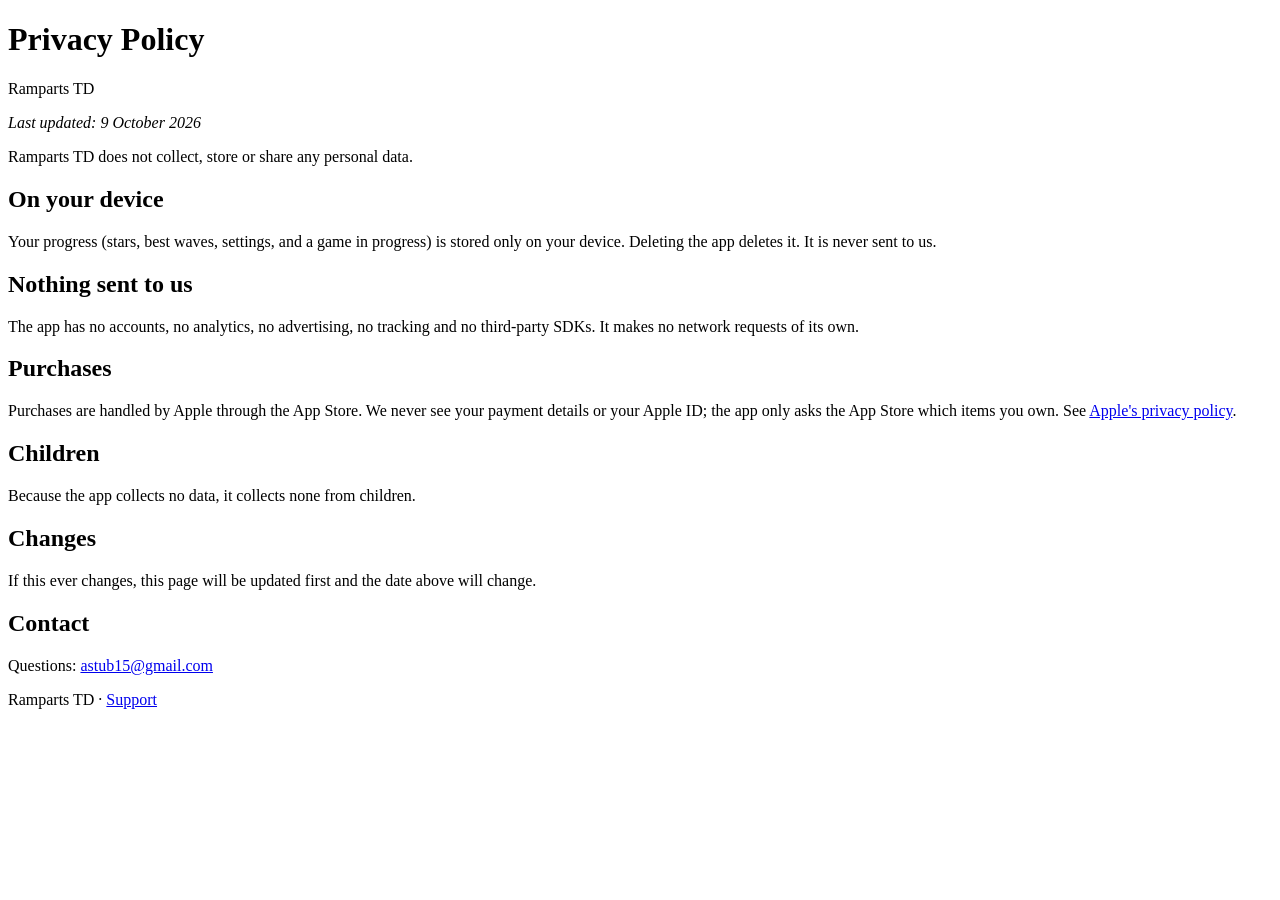
==== privacy.html @ d286d6e3 "Update privacy.html" ====
<!doctype html>
<html lang="en">
<head>
<meta charset="utf-8">
<meta name="viewport" content="width=device-width, initial-scale=1">
<title>Ramparts TD — Privacy Policy</title>
<link rel="stylesheet" href="style.css">
</head>
<body>
<header><div class="wrap">
  <h1>Privacy Policy</h1>
  <p>Ramparts TD</p>
</div></header>
<main class="wrap">
<p><em>Last updated: 9 October 2026</em></p>

<p>Ramparts TD does not collect, store or share any personal data.</p>

<h2>On your device</h2>
<p>Your progress (stars, best waves, settings, and a game in progress) is stored only on your
device. Deleting the app deletes it. It is never sent to us.</p>

<h2>Nothing sent to us</h2>
<p>The app has no accounts, no analytics, no advertising, no tracking and no third-party SDKs.
It makes no network requests of its own.</p>

<h2>Purchases</h2>
<p>Purchases are handled by Apple through the App Store. We never see your payment details or
your Apple ID; the app only asks the App Store which items you own. See
<a href="https://www.apple.com/legal/privacy/">Apple's privacy policy</a>.</p>

<h2>Children</h2>
<p>Because the app collects no data, it collects none from children.</p>

<h2>Changes</h2>
<p>If this ever changes, this page will be updated first and the date above will change.</p>

<h2>Contact</h2>
<p>Questions: <a href="mailto:astub15@gmail.com">astub15@gmail.com</a></p>

<footer class="wrap">Ramparts TD · <a href="index.html">Support</a></footer>
</main>
</body>
</html>
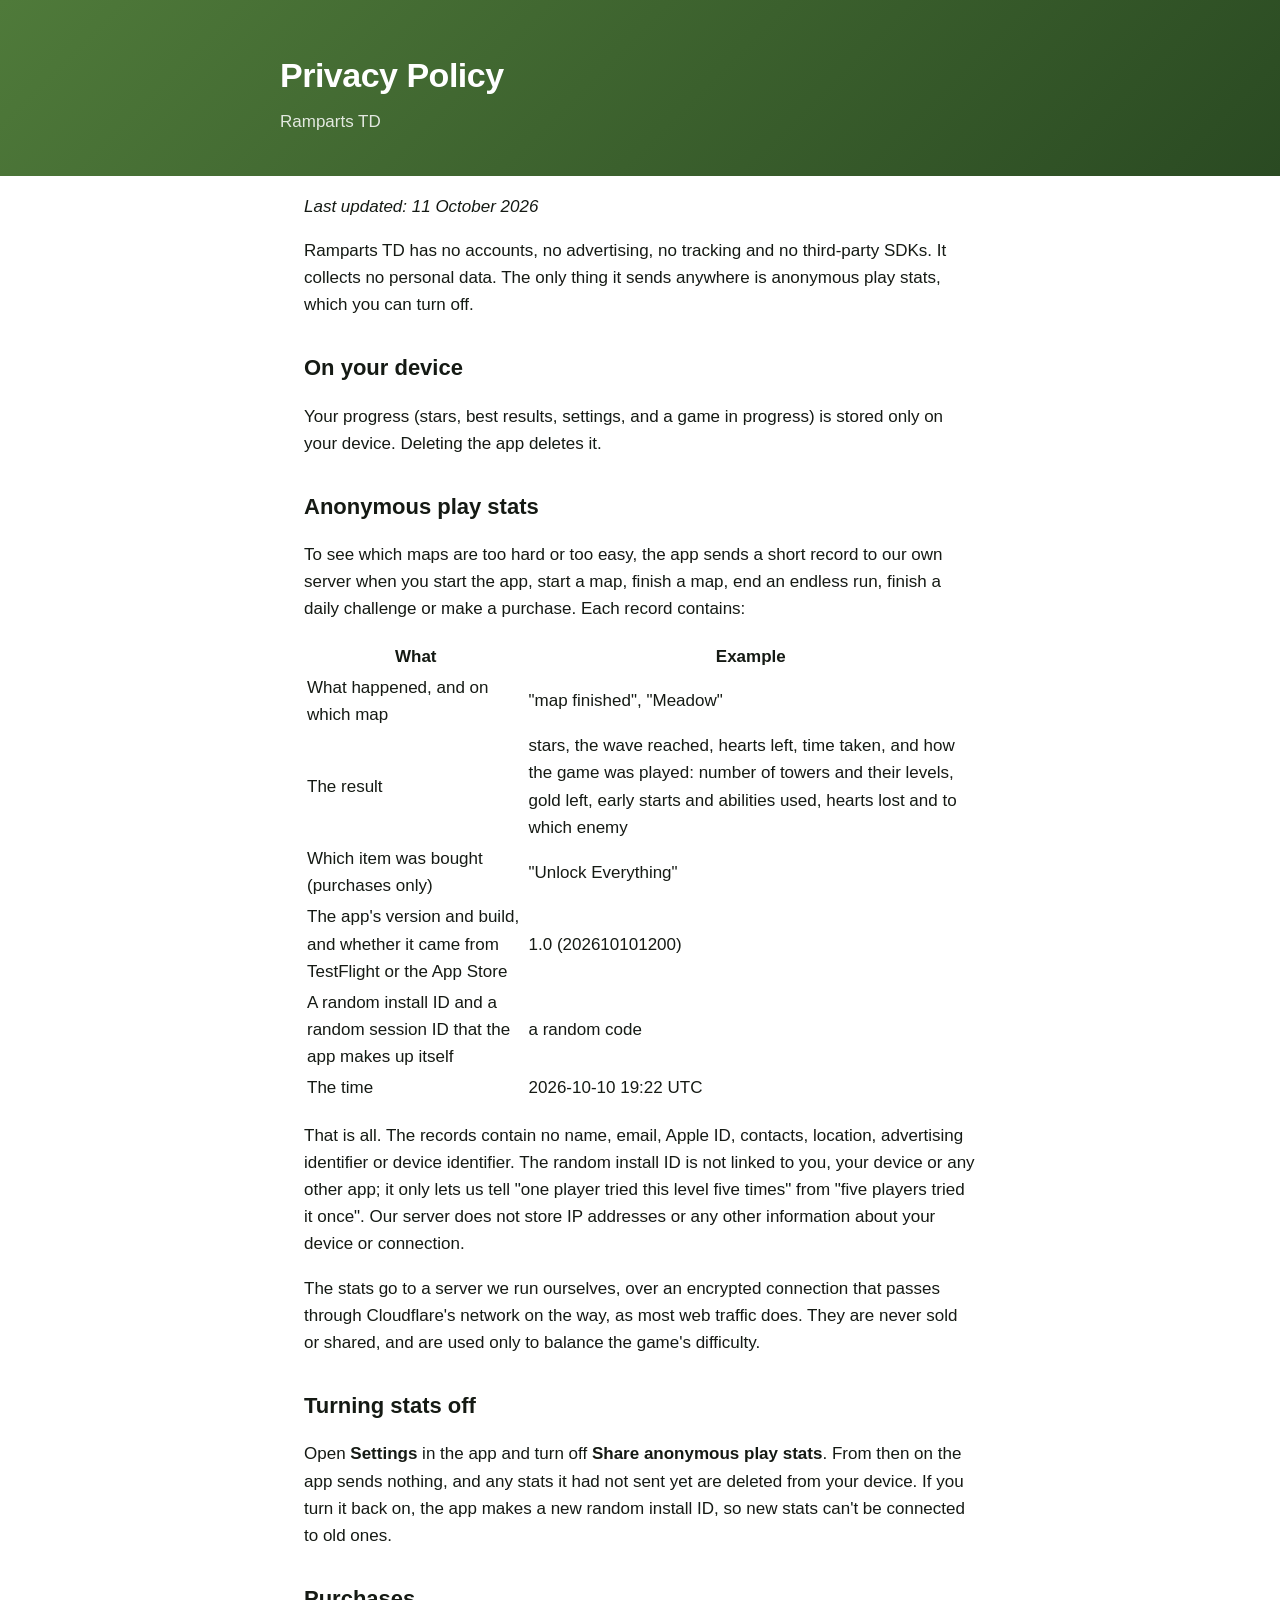
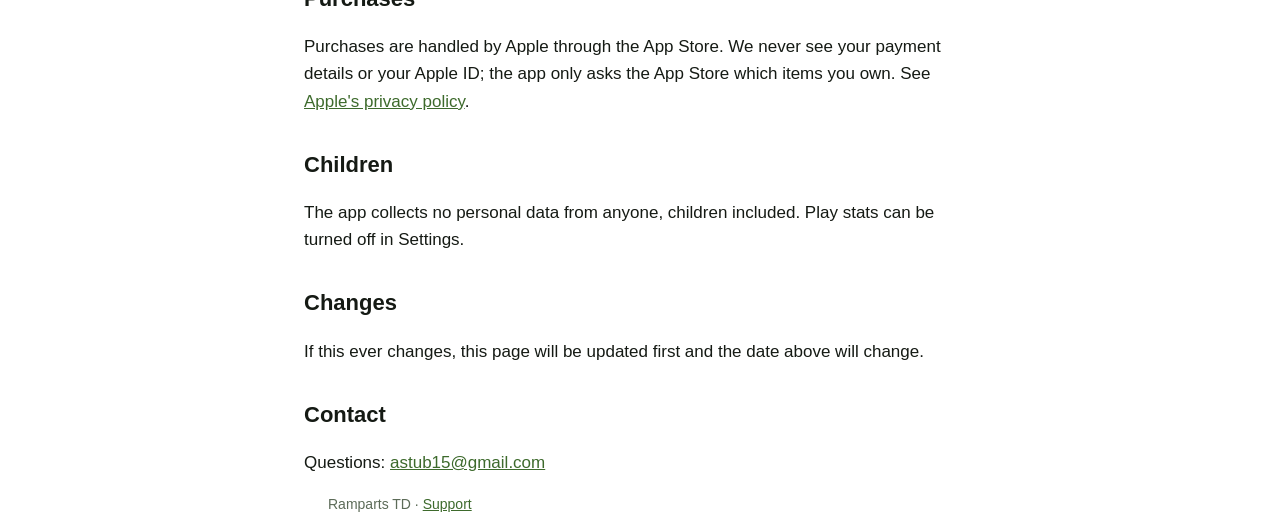
==== commit d1c5999f: "Update privacy.html" ====
--- a/privacy.html
+++ b/privacy.html
@@ -12,17 +12,45 @@
   <p>Ramparts TD</p>
 </div></header>
 <main class="wrap">
-<p><em>Last updated: 9 October 2026</em></p>
+<p><em>Last updated: 11 October 2026</em></p>
 
-<p>Ramparts TD does not collect, store or share any personal data.</p>
+<p>Ramparts TD has no accounts, no advertising, no tracking and no third-party SDKs. It
+collects no personal data. The only thing it sends anywhere is anonymous play stats, which you
+can turn off.</p>
 
 <h2>On your device</h2>
-<p>Your progress (stars, best waves, settings, and a game in progress) is stored only on your
-device. Deleting the app deletes it. It is never sent to us.</p>
+<p>Your progress (stars, best results, settings, and a game in progress) is stored only on your
+device. Deleting the app deletes it.</p>
 
-<h2>Nothing sent to us</h2>
-<p>The app has no accounts, no analytics, no advertising, no tracking and no third-party SDKs.
-It makes no network requests of its own.</p>
+<h2>Anonymous play stats</h2>
+<p>To see which maps are too hard or too easy, the app sends a short record to our own server
+when you start the app, start a map, finish a map, end an endless run, finish a daily challenge
+or make a purchase. Each record contains:</p>
+<table>
+  <tr><th>What</th><th>Example</th></tr>
+  <tr><td>What happened, and on which map</td><td>"map finished", "Meadow"</td></tr>
+  <tr><td>The result</td><td>stars, the wave reached, hearts left, time taken, and how the game was
+    played: number of towers and their levels, gold left, early starts and abilities used,
+    hearts lost and to which enemy</td></tr>
+  <tr><td>Which item was bought (purchases only)</td><td>"Unlock Everything"</td></tr>
+  <tr><td>The app's version and build, and whether it came from TestFlight or the App Store</td><td>1.0 (202610101200)</td></tr>
+  <tr><td>A random install ID and a random session ID that the app makes up itself</td><td>a random code</td></tr>
+  <tr><td>The time</td><td>2026-10-10 19:22 UTC</td></tr>
+</table>
+<p>That is all. The records contain no name, email, Apple ID, contacts, location, advertising
+identifier or device identifier. The random install ID is not linked to you, your device or any
+other app; it only lets us tell "one player tried this level five times" from "five players
+tried it once". Our server does not store IP addresses or any other information about your
+device or connection.</p>
+<p>The stats go to a server we run ourselves, over an encrypted connection that passes through
+Cloudflare's network on the way, as most web traffic does. They are never sold or shared, and
+are used only to balance the game's difficulty.</p>
+
+<h2>Turning stats off</h2>
+<p>Open <strong>Settings</strong> in the app and turn off <strong>Share anonymous play
+stats</strong>. From then on the app sends nothing, and any stats it had not sent yet are
+deleted from your device. If you turn it back on, the app makes a new random install ID, so new
+stats can't be connected to old ones.</p>
 
 <h2>Purchases</h2>
 <p>Purchases are handled by Apple through the App Store. We never see your payment details or
@@ -30,7 +58,8 @@
 <a href="https://www.apple.com/legal/privacy/">Apple's privacy policy</a>.</p>
 
 <h2>Children</h2>
-<p>Because the app collects no data, it collects none from children.</p>
+<p>The app collects no personal data from anyone, children included. Play stats can be turned off
+in Settings.</p>
 
 <h2>Changes</h2>
 <p>If this ever changes, this page will be updated first and the date above will change.</p>
--- a/style.css
+++ b/style.css
@@ -0,0 +1,26 @@
+:root {
+  --field: #4f7a3a; --field-deep: #2a4a22; --ink: #151a14; --muted: #5c6b58;
+  --bg: #ffffff; --card: #f3f6f1; --link: #3d6a2c;
+}
+@media (prefers-color-scheme: dark) {
+  :root { --ink: #e7eee4; --muted: #a2b39c; --bg: #11160f; --card: #1a2217; --link: #9fd08a; }
+}
+* { box-sizing: border-box; }
+body {
+  margin: 0; padding: 0; background: var(--bg); color: var(--ink);
+  font: 17px/1.6 -apple-system, BlinkMacSystemFont, "Segoe UI", Helvetica, Arial, sans-serif;
+}
+header {
+  background: linear-gradient(135deg, var(--field), var(--field-deep));
+  color: #fff; padding: 48px 24px 40px;
+}
+.wrap { max-width: 720px; margin: 0 auto; padding: 0 24px; }
+header .wrap { padding: 0; }
+h1 { margin: 0 0 6px; font-size: 34px; letter-spacing: -0.5px; }
+header p { margin: 0; opacity: 0.85; }
+main { padding: 36px 0 64px; }
+h2 { margin: 32px 0 10px; font-size: 22px; }
+a { color: var(--link); }
+.card { background: var(--card); border-radius: 14px; padding: 18px 20px; margin: 18px 0; }
+ul { padding-left: 22px; }
+footer { color: var(--muted); font-size: 14px; padding: 24px 0 48px; }
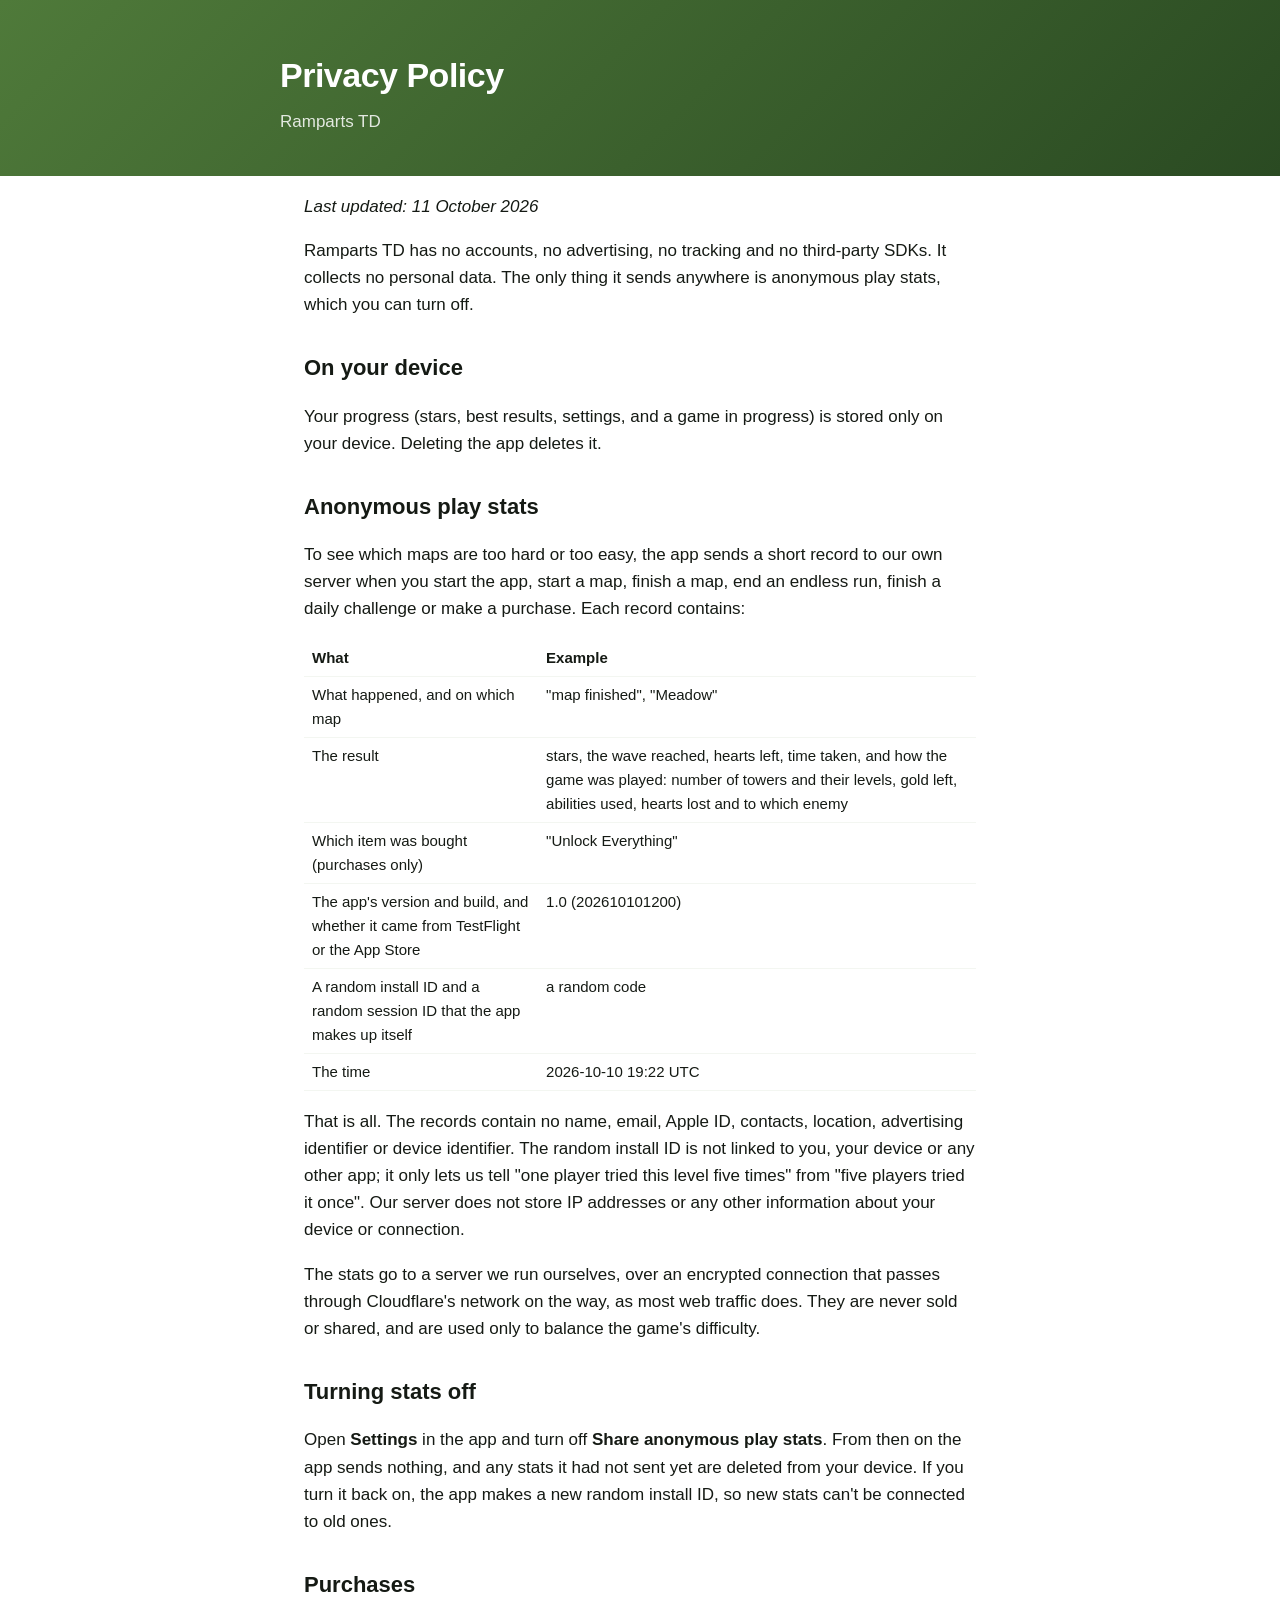
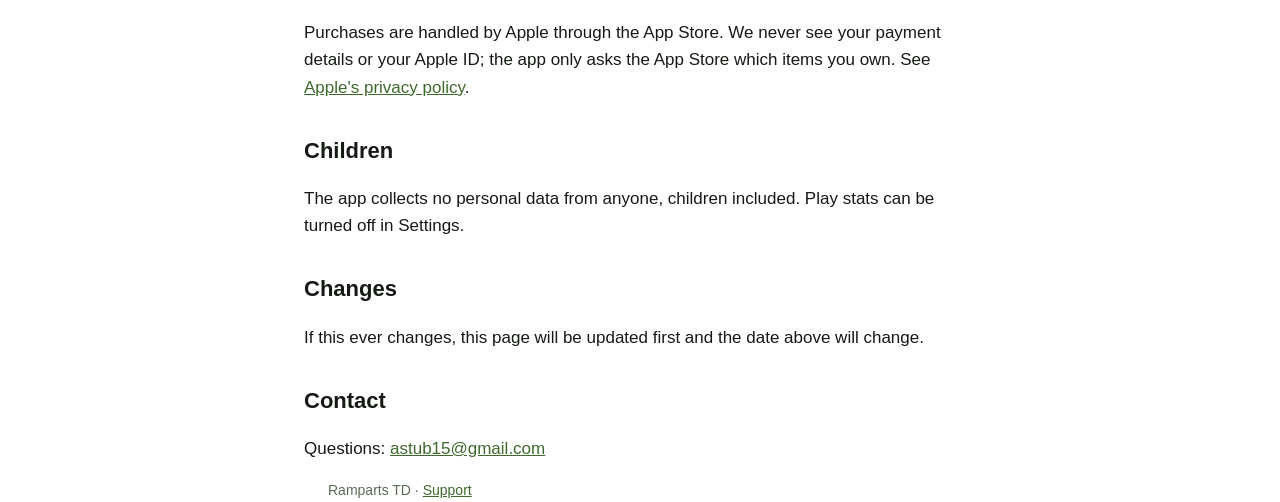
==== commit bee7a6a9: "Update privacy.html" ====
--- a/privacy.html
+++ b/privacy.html
@@ -30,7 +30,7 @@
   <tr><th>What</th><th>Example</th></tr>
   <tr><td>What happened, and on which map</td><td>"map finished", "Meadow"</td></tr>
   <tr><td>The result</td><td>stars, the wave reached, hearts left, time taken, and how the game was
-    played: number of towers and their levels, gold left, early starts and abilities used,
+    played: number of towers and their levels, gold left, abilities used,
     hearts lost and to which enemy</td></tr>
   <tr><td>Which item was bought (purchases only)</td><td>"Unlock Everything"</td></tr>
   <tr><td>The app's version and build, and whether it came from TestFlight or the App Store</td><td>1.0 (202610101200)</td></tr>
--- a/style.css
+++ b/style.css
@@ -23,4 +23,6 @@
 a { color: var(--link); }
 .card { background: var(--card); border-radius: 14px; padding: 18px 20px; margin: 18px 0; }
 ul { padding-left: 22px; }
+table { border-collapse: collapse; width: 100%; font-size: 15px; }
+td, th { text-align: left; padding: 6px 8px; border-bottom: 1px solid var(--card); vertical-align: top; }
 footer { color: var(--muted); font-size: 14px; padding: 24px 0 48px; }
